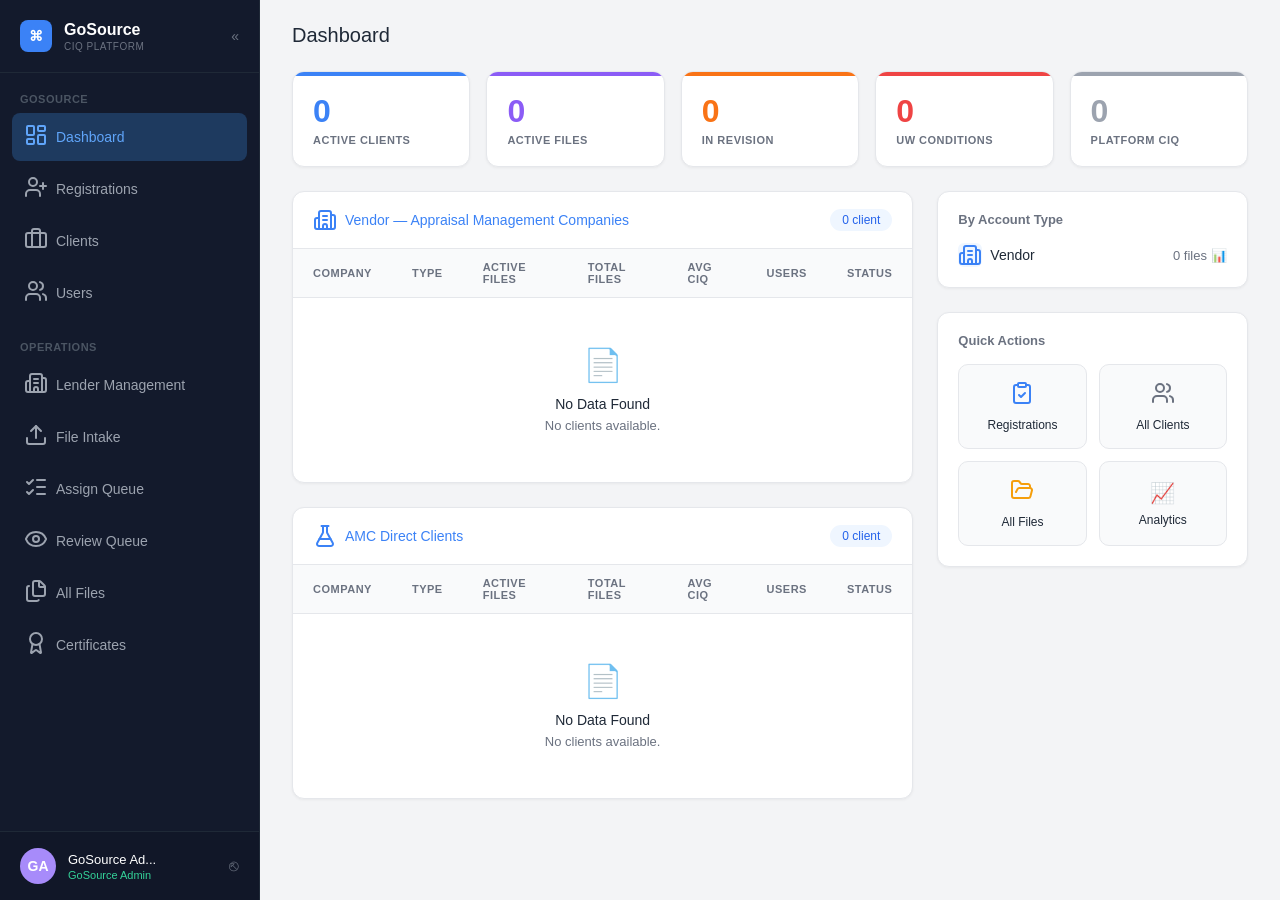
==== dashboard.html @ 35caac93 "save" ====
<!DOCTYPE html>
<html lang="en">
<head>
    <meta charset="UTF-8">
    <meta name="viewport" content="width=device-width, initial-scale=1.0">
    <title>GoSource CIQ - Dashboard</title>
    <style>
        :root {
            /* Color Palette */
            --bg-sidebar: #131a2c;
            --bg-main: #f3f4f6;
            --card-bg: #ffffff;
            --text-main: #1f2937;
            --text-muted: #6b7280;
            --text-sidebar: #9ca3af;
            --sidebar-active: #1e293b;
            --accent-blue: #3b82f6;
            --accent-purple: #8b5cf6;
            --accent-orange: #f97316;
            --accent-red: #ef4444;
            --accent-gray: #9ca3af;
            --border-color: #e5e7eb;
            --border-sidebar: #1f2937;
        }

        * {
            box-sizing: border-box;
            margin: 0;
            padding: 0;
            font-family: -apple-system, BlinkMacSystemFont, "Segoe UI", Roboto, Helvetica, Arial, sans-serif;
        }

        body {
            display: flex;
            height: 100vh;
            background-color: var(--bg-main);
            overflow: hidden;
            color: var(--text-main);
        }

        /* ----- SIDEBAR ----- */
        .sidebar {
            width: 260px;
            background-color: var(--bg-sidebar);
            display: flex;
            flex-direction: column;
            color: var(--text-sidebar);
            border-right: 1px solid var(--border-sidebar);
            z-index: 10;
        }

        .sidebar-header {
            padding: 20px;
            display: flex;
            align-items: center;
            justify-content: space-between;
            border-bottom: 1px solid var(--border-sidebar);
        }

        .logo-container {
            display: flex;
            align-items: center;
            gap: 12px;
        }

        .logo-icon {
            width: 32px;
            height: 32px;
            background-color: var(--accent-blue);
            border-radius: 8px;
            display: flex;
            align-items: center;
            justify-content: center;
            color: white;
            font-weight: bold;
            font-size: 14px;
        }

        .logo-text h2 {
            color: white;
            font-size: 16px;
            font-weight: 600;
            margin-bottom: 2px;
        }

        .logo-text p {
            font-size: 10px;
            letter-spacing: 0.5px;
            color: #6b7280;
            text-transform: uppercase;
        }

        .collapse-icon {
            cursor: pointer;
            font-size: 14px;
            color: #6b7280;
        }

        .nav-section {
            padding: 20px 20px 8px 20px;
            font-size: 11px;
            font-weight: 600;
            text-transform: uppercase;
            letter-spacing: 0.5px;
            color: #4b5563;
        }

        .nav-list {
            list-style: none;
            padding: 0 12px;
        }

        .nav-item {
            display: flex;
            align-items: center;
            gap: 12px;
            padding: 10px 12px;
            margin-bottom: 4px;
            border-radius: 8px;
            cursor: pointer;
            font-size: 14px;
            transition: background 0.2s, color 0.2s;
            text-decoration: none;
            color: var(--text-sidebar);
        }

        .nav-item:hover {
            background-color: rgba(255, 255, 255, 0.05);
            color: white;
        }

        .nav-item.active {
            background-color: #1e3a5f; /* Darker blue active tint */
            color: #60a5fa;
            font-weight: 500;
        }
        
        .nav-item i {
            font-style: normal;
            font-size: 16px;
            width: 20px;
            text-align: center;
        }

        .user-profile {
            margin-top: auto;
            padding: 16px 20px;
            display: flex;
            align-items: center;
            gap: 12px;
            border-top: 1px solid var(--border-sidebar);
            cursor: pointer;
            background-color: rgba(0,0,0,0.1);
        }

        .avatar {
            width: 36px;
            height: 36px;
            background-color: #a78bfa;
            color: white;
            border-radius: 50%;
            display: flex;
            align-items: center;
            justify-content: center;
            font-weight: 600;
            font-size: 14px;
        }

        .user-info {
            flex: 1;
        }

        .user-name {
            color: white;
            font-size: 13px;
            font-weight: 500;
            display: block;
        }

        .user-role {
            color: #34d399; /* Emerald */
            font-size: 11px;
            display: block;
            margin-top: 2px;
        }

        .logout-icon {
            color: #6b7280;
            font-size: 16px;
        }

        /* ----- MAIN CONTENT ----- */
        .main-content {
            flex: 1;
            padding: 24px 32px;
            overflow-y: auto;
        }

        .page-title {
            font-size: 20px;
            font-weight: 500;
            margin-bottom: 24px;
            color: var(--text-main);
        }

        /* Top Stats Row */
        .stats-row {
            display: grid;
            grid-template-columns: repeat(5, 1fr);
            gap: 16px;
            margin-bottom: 24px;
        }

        .stat-card {
            background: var(--card-bg);
            border-radius: 12px;
            padding: 20px;
            border: 1px solid var(--border-color);
            box-shadow: 0 1px 3px rgba(0,0,0,0.05);
            position: relative;
            overflow: hidden;
        }

        .stat-card::before {
            content: '';
            position: absolute;
            top: 0;
            left: 0;
            right: 0;
            height: 4px;
        }

        .stat-card.blue::before { background-color: var(--accent-blue); }
        .stat-card.blue .stat-value { color: var(--accent-blue); }

        .stat-card.purple::before { background-color: var(--accent-purple); }
        .stat-card.purple .stat-value { color: var(--accent-purple); }

        .stat-card.orange::before { background-color: var(--accent-orange); }
        .stat-card.orange .stat-value { color: var(--accent-orange); }

        .stat-card.red::before { background-color: var(--accent-red); }
        .stat-card.red .stat-value { color: var(--accent-red); }

        .stat-card.gray::before { background-color: var(--accent-gray); }
        .stat-card.gray .stat-value { color: var(--accent-gray); }

        .stat-value {
            font-size: 32px;
            font-weight: 600;
            line-height: 1.2;
            margin-bottom: 4px;
        }

        .stat-label {
            font-size: 11px;
            font-weight: 600;
            color: var(--text-muted);
            text-transform: uppercase;
            letter-spacing: 0.5px;
        }

        /* Main Grid Layout (Tables + Side Widgets) */
        .dashboard-layout {
            display: grid;
            grid-template-columns: 2fr 1fr;
            gap: 24px;
        }

        /* Tables */
        .table-card {
            background: var(--card-bg);
            border-radius: 12px;
            border: 1px solid var(--border-color);
            box-shadow: 0 1px 3px rgba(0,0,0,0.05);
            margin-bottom: 24px;
            overflow: hidden;
        }

        .table-header {
            padding: 16px 20px;
            border-bottom: 1px solid var(--border-color);
            display: flex;
            justify-content: space-between;
            align-items: center;
        }

        .table-title {
            font-size: 14px;
            font-weight: 500;
            color: var(--accent-blue);
            display: flex;
            align-items: center;
            gap: 8px;
        }

        .badge {
            background: #eff6ff; /* Light blue bg */
            color: #2563eb;
            padding: 4px 12px;
            border-radius: 99px;
            font-size: 12px;
            font-weight: 500;
        }

        table {
            width: 100%;
            border-collapse: collapse;
        }

        th {
            text-align: left;
            padding: 12px 20px;
            font-size: 11px;
            font-weight: 600;
            color: var(--text-muted);
            text-transform: uppercase;
            letter-spacing: 0.5px;
            border-bottom: 1px solid var(--border-color);
            background-color: #f9fafb;
        }

        .empty-state {
            padding: 48px 20px;
            text-align: center;
            color: var(--text-muted);
        }

        .empty-state-icon {
            font-size: 32px;
            color: #d1d5db;
            margin-bottom: 12px;
        }

        .empty-state p {
            font-size: 14px;
            font-weight: 500;
            color: var(--text-main);
            margin-bottom: 4px;
        }

        .empty-state span {
            font-size: 13px;
        }

        /* Side Widgets */
        .widget-card {
            background: var(--card-bg);
            border-radius: 12px;
            border: 1px solid var(--border-color);
            box-shadow: 0 1px 3px rgba(0,0,0,0.05);
            padding: 20px;
            margin-bottom: 24px;
        }

        .widget-title {
            font-size: 13px;
            font-weight: 600;
            color: var(--text-muted);
            margin-bottom: 16px;
        }

        .account-type-item {
            display: flex;
            align-items: center;
            justify-content: space-between;
            font-size: 14px;
        }

        .account-type-left {
            display: flex;
            align-items: center;
            gap: 8px;
            color: var(--text-main);
        }

        .account-type-icon {
            width: 24px;
            height: 24px;
            background: #eff6ff;
            color: #3b82f6;
            border-radius: 6px;
            display: flex;
            align-items: center;
            justify-content: center;
            font-size: 12px;
        }

        .account-type-right {
            color: var(--text-muted);
            font-size: 13px;
            display: flex;
            align-items: center;
            gap: 4px;
        }

        /* Quick Actions Grid */
        .quick-actions-grid {
            display: grid;
            grid-template-columns: 1fr 1fr;
            gap: 12px;
        }

        .action-btn {
            background: #f9fafb;
            border: 1px solid var(--border-color);
            border-radius: 10px;
            padding: 16px 12px;
            display: flex;
            flex-direction: column;
            align-items: center;
            justify-content: center;
            gap: 8px;
            cursor: pointer;
            transition: border-color 0.2s, background-color 0.2s;
        }

        .action-btn:hover {
            border-color: #d1d5db;
            background: #f3f4f6;
        }

        .action-icon {
            font-size: 20px;
        }

        .action-label {
            font-size: 12px;
            font-weight: 500;
            color: var(--text-main);
            text-align: center;
        }

        /* Utility Icons (Using Unicode for simplicity in standalone file) */
        .i-blue { color: #3b82f6; }
        .i-gray { color: #6b7280; }
        .i-orange { color: #f59e0b; }
        .i-purple { color: #8b5cf6; }
    </style>
</head>
<body>

    <!-- Sidebar -->
    <aside class="sidebar">
        <div class="sidebar-header">
            <div class="logo-container">
                <div class="logo-icon">⌘</div>
                <div class="logo-text">
                    <h2>GoSource</h2>
                    <p>CIQ Platform</p>
                </div>
            </div>
            <div class="collapse-icon">«</div>
        </div>

        <div class="nav-section">GOSOURCE</div>
        <ul class="nav-list">
            <a href="#" class="nav-item active">
                <i><svg xmlns="http://www.w3.org/2000/svg" width="24" height="24" viewBox="0 0 24 24" fill="none" stroke="currentColor" stroke-width="2" stroke-linecap="round" stroke-linejoin="round" class="lucide lucide-layout-dashboard-icon lucide-layout-dashboard"><rect width="7" height="9" x="3" y="3" rx="1"/><rect width="7" height="5" x="14" y="3" rx="1"/><rect width="7" height="9" x="14" y="12" rx="1"/><rect width="7" height="5" x="3" y="16" rx="1"/></svg>
                </i> Dashboard
            </a>
            <a href="#" class="nav-item">
                <i><svg xmlns="http://www.w3.org/2000/svg" width="24" height="24" viewBox="0 0 24 24" fill="none" stroke="currentColor" stroke-width="2" stroke-linecap="round" stroke-linejoin="round" class="lucide lucide-user-plus-icon lucide-user-plus"><path d="M16 21v-2a4 4 0 0 0-4-4H6a4 4 0 0 0-4 4v2"/><circle cx="9" cy="7" r="4"/><line x1="19" x2="19" y1="8" y2="14"/><line x1="22" x2="16" y1="11" y2="11"/></svg>
                </i> Registrations
            </a>
            <a href="#" class="nav-item">
                <i><svg xmlns="http://www.w3.org/2000/svg" width="24" height="24" viewBox="0 0 24 24" fill="none" stroke="currentColor" stroke-width="2" stroke-linecap="round" stroke-linejoin="round" class="lucide lucide-briefcase-icon lucide-briefcase"><path d="M16 20V4a2 2 0 0 0-2-2h-4a2 2 0 0 0-2 2v16"/><rect width="20" height="14" x="2" y="6" rx="2"/></svg></i> Clients
            </a>
            <a href="#" class="nav-item">
                <i><svg xmlns="http://www.w3.org/2000/svg" width="24" height="24" viewBox="0 0 24 24" fill="none" stroke="currentColor" stroke-width="2" stroke-linecap="round" stroke-linejoin="round" class="lucide lucide-users-icon lucide-users"><path d="M16 21v-2a4 4 0 0 0-4-4H6a4 4 0 0 0-4 4v2"/><path d="M16 3.128a4 4 0 0 1 0 7.744"/><path d="M22 21v-2a4 4 0 0 0-3-3.87"/><circle cx="9" cy="7" r="4"/></svg>
                </i> Users
            </a>
        </ul>

        <div class="nav-section">OPERATIONS</div>
        <ul class="nav-list">
            <a href="#" class="nav-item">
                <i><svg xmlns="http://www.w3.org/2000/svg" width="24" height="24" viewBox="0 0 24 24" fill="none" stroke="currentColor" stroke-width="2" stroke-linecap="round" stroke-linejoin="round" class="lucide lucide-building2-icon lucide-building-2"><path d="M10 12h4"/><path d="M10 8h4"/><path d="M14 21v-3a2 2 0 0 0-4 0v3"/><path d="M6 10H4a2 2 0 0 0-2 2v7a2 2 0 0 0 2 2h16a2 2 0 0 0 2-2V9a2 2 0 0 0-2-2h-2"/><path d="M6 21V5a2 2 0 0 1 2-2h8a2 2 0 0 1 2 2v16"/></svg>
                </i> Lender Management
            </a>
            <a href="#" class="nav-item">
                <i><svg xmlns="http://www.w3.org/2000/svg" width="24" height="24" viewBox="0 0 24 24" fill="none" stroke="currentColor" stroke-width="2" stroke-linecap="round" stroke-linejoin="round" class="lucide lucide-upload-icon lucide-upload"><path d="M12 3v12"/><path d="m17 8-5-5-5 5"/><path d="M21 15v4a2 2 0 0 1-2 2H5a2 2 0 0 1-2-2v-4"/></svg>
                </i> File Intake
            </a>
            <a href="#" class="nav-item">
                <i><svg xmlns="http://www.w3.org/2000/svg" width="24" height="24" viewBox="0 0 24 24" fill="none" stroke="currentColor" stroke-width="2" stroke-linecap="round" stroke-linejoin="round" class="lucide lucide-list-checks-icon lucide-list-checks"><path d="M13 5h8"/><path d="M13 12h8"/><path d="M13 19h8"/><path d="m3 17 2 2 4-4"/><path d="m3 7 2 2 4-4"/></svg>
                </i> Assign Queue
            </a>
            <a href="#" class="nav-item">
                <i><svg xmlns="http://www.w3.org/2000/svg" width="24" height="24" viewBox="0 0 24 24" fill="none" stroke="currentColor" stroke-width="2" stroke-linecap="round" stroke-linejoin="round" class="lucide lucide-eye-icon lucide-eye"><path d="M2.062 12.348a1 1 0 0 1 0-.696 10.75 10.75 0 0 1 19.876 0 1 1 0 0 1 0 .696 10.75 10.75 0 0 1-19.876 0"/><circle cx="12" cy="12" r="3"/></svg>
                </i> Review Queue
            </a>
            <a href="#" class="nav-item">
                <i><svg xmlns="http://www.w3.org/2000/svg" width="24" height="24" viewBox="0 0 24 24" fill="none" stroke="currentColor" stroke-width="2" stroke-linecap="round" stroke-linejoin="round" class="lucide lucide-files-icon lucide-files"><path d="M15 2h-4a2 2 0 0 0-2 2v11a2 2 0 0 0 2 2h8a2 2 0 0 0 2-2V8"/><path d="M16.706 2.706A2.4 2.4 0 0 0 15 2v5a1 1 0 0 0 1 1h5a2.4 2.4 0 0 0-.706-1.706z"/><path d="M5 7a2 2 0 0 0-2 2v11a2 2 0 0 0 2 2h8a2 2 0 0 0 1.732-1"/></svg>
                </i> All Files
            </a>
            <a href="#" class="nav-item">
                <i><svg xmlns="http://www.w3.org/2000/svg" width="24" height="24" viewBox="0 0 24 24" fill="none" stroke="currentColor" stroke-width="2" stroke-linecap="round" stroke-linejoin="round" class="lucide lucide-award-icon lucide-award"><path d="m15.477 12.89 1.515 8.526a.5.5 0 0 1-.81.47l-3.58-2.687a1 1 0 0 0-1.197 0l-3.586 2.686a.5.5 0 0 1-.81-.469l1.514-8.526"/><circle cx="12" cy="8" r="6"/></svg>
                </i> Certificates
            </a>
        </ul>

        <!-- Bottom User Profile -->
        <div class="user-profile">
            <div class="avatar">GA</div>
            <div class="user-info">
                <span class="user-name">GoSource Ad...</span>
                <span class="user-role">GoSource Admin</span>
            </div>
            <div class="logout-icon">⎋</div>
        </div>
    </aside>

    <!-- Main Dashboard Content -->
    <main class="main-content">
        <h1 class="page-title">Dashboard</h1>

        <!-- Stats Row -->
        <div class="stats-row">
            <div class="stat-card blue">
                <div class="stat-value">0</div>
                <div class="stat-label">Active Clients</div>
            </div>
            <div class="stat-card purple">
                <div class="stat-value">0</div>
                <div class="stat-label">Active Files</div>
            </div>
            <div class="stat-card orange">
                <div class="stat-value">0</div>
                <div class="stat-label">In Revision</div>
            </div>
            <div class="stat-card red">
                <div class="stat-value">0</div>
                <div class="stat-label">UW Conditions</div>
            </div>
            <div class="stat-card gray">
                <div class="stat-value">0</div>
                <div class="stat-label">Platform CIQ</div>
            </div>
        </div>

        <!-- 2-Column Grid -->
        <div class="dashboard-layout">
            
            <!-- Left Column: Tables -->
            <div class="left-col">
                
                <!-- Vendor Table -->
                <div class="table-card">
                    <div class="table-header">
                        <div class="table-title">
                            <svg xmlns="http://www.w3.org/2000/svg" width="24" height="24" viewBox="0 0 24 24" fill="none" stroke="currentColor" stroke-width="2" stroke-linecap="round" stroke-linejoin="round" class="lucide lucide-building2-icon lucide-building-2"><path d="M10 12h4"/><path d="M10 8h4"/><path d="M14 21v-3a2 2 0 0 0-4 0v3"/><path d="M6 10H4a2 2 0 0 0-2 2v7a2 2 0 0 0 2 2h16a2 2 0 0 0 2-2V9a2 2 0 0 0-2-2h-2"/><path d="M6 21V5a2 2 0 0 1 2-2h8a2 2 0 0 1 2 2v16"/></svg>
                             Vendor — Appraisal Management Companies
                        </div>
                        <div class="badge">0 client</div>
                    </div>
                    <table>
                        <thead>
                            <tr>
                                <th>Company</th>
                                <th>Type</th>
                                <th>Active Files</th>
                                <th>Total Files</th>
                                <th>Avg CIQ</th>
                                <th>Users</th>
                                <th>Status</th>
                            </tr>
                        </thead>
                        <tbody>
                            <tr>
                                <td colspan="7">
                                    <div class="empty-state">
                                        <div class="empty-state-icon">📄</div>
                                        <p>No Data Found</p>
                                        <span>No clients available.</span>
                                    </div>
                                </td>
                            </tr>
                        </tbody>
                    </table>
                </div>

                <!-- AMC Direct Clients Table -->
                <div class="table-card">
                    <div class="table-header">
                        <div class="table-title">
                            <svg xmlns="http://www.w3.org/2000/svg" width="24" height="24" viewBox="0 0 24 24" fill="none" stroke="currentColor" stroke-width="2" stroke-linecap="round" stroke-linejoin="round" class="lucide lucide-flask-conical-icon lucide-flask-conical"><path d="M14 2v6a2 2 0 0 0 .245.96l5.51 10.08A2 2 0 0 1 18 22H6a2 2 0 0 1-1.755-2.96l5.51-10.08A2 2 0 0 0 10 8V2"/><path d="M6.453 15h11.094"/><path d="M8.5 2h7"/></svg>
                             AMC Direct Clients
                        </div>
                        <div class="badge">0 client</div>
                    </div>
                    <table>
                        <thead>
                            <tr>
                                <th>Company</th>
                                <th>Type</th>
                                <th>Active Files</th>
                                <th>Total Files</th>
                                <th>Avg CIQ</th>
                                <th>Users</th>
                                <th>Status</th>
                            </tr>
                        </thead>
                        <tbody>
                            <tr>
                                <td colspan="7">
                                    <div class="empty-state">
                                        <div class="empty-state-icon">📄</div>
                                        <p>No Data Found</p>
                                        <span>No clients available.</span>
                                    </div>
                                </td>
                            </tr>
                        </tbody>
                    </table>
                </div>

            </div>

            <!-- Right Column: Widgets -->
            <div class="right-col">
                
                <!-- By Account Type -->
                <div class="widget-card">
                    <div class="widget-title">By Account Type</div>
                    <div class="account-type-item">
                        <div class="account-type-left">
                            <div class="account-type-icon"><svg xmlns="http://www.w3.org/2000/svg" width="24" height="24" viewBox="0 0 24 24" fill="none" stroke="currentColor" stroke-width="2" stroke-linecap="round" stroke-linejoin="round" class="lucide lucide-building2-icon lucide-building-2"><path d="M10 12h4"/><path d="M10 8h4"/><path d="M14 21v-3a2 2 0 0 0-4 0v3"/><path d="M6 10H4a2 2 0 0 0-2 2v7a2 2 0 0 0 2 2h16a2 2 0 0 0 2-2V9a2 2 0 0 0-2-2h-2"/><path d="M6 21V5a2 2 0 0 1 2-2h8a2 2 0 0 1 2 2v16"/></svg>
                            </div>
                            Vendor
                        </div>
                        <div class="account-type-right">
                            0 files <span>📊</span>
                        </div>
                    </div>
                </div>

                <!-- Quick Actions -->
                <div class="widget-card">
                    <div class="widget-title">Quick Actions</div>
                    <div class="quick-actions-grid">
                        <div class="action-btn">
                            <div class="action-icon i-blue"><svg xmlns="http://www.w3.org/2000/svg" width="24" height="24" viewBox="0 0 24 24" fill="none" stroke="currentColor" stroke-width="2" stroke-linecap="round" stroke-linejoin="round" class="lucide lucide-clipboard-check-icon lucide-clipboard-check"><rect width="8" height="4" x="8" y="2" rx="1" ry="1"/><path d="M16 4h2a2 2 0 0 1 2 2v14a2 2 0 0 1-2 2H6a2 2 0 0 1-2-2V6a2 2 0 0 1 2-2h2"/><path d="m9 14 2 2 4-4"/></svg>
                            </div>
                            <div class="action-label">Registrations</div>
                        </div>
                        <div class="action-btn">
                            <div class="action-icon i-gray"><svg xmlns="http://www.w3.org/2000/svg" width="24" height="24" viewBox="0 0 24 24" fill="none" stroke="currentColor" stroke-width="2" stroke-linecap="round" stroke-linejoin="round" class="lucide lucide-users-icon lucide-users"><path d="M16 21v-2a4 4 0 0 0-4-4H6a4 4 0 0 0-4 4v2"/><path d="M16 3.128a4 4 0 0 1 0 7.744"/><path d="M22 21v-2a4 4 0 0 0-3-3.87"/><circle cx="9" cy="7" r="4"/></svg>
                            </div>
                            <div class="action-label">All Clients</div>
                        </div>
                        <div class="action-btn">
                            <div class="action-icon i-orange"><svg xmlns="http://www.w3.org/2000/svg" width="24" height="24" viewBox="0 0 24 24" fill="none" stroke="currentColor" stroke-width="2" stroke-linecap="round" stroke-linejoin="round" class="lucide lucide-folder-open-icon lucide-folder-open"><path d="m6 14 1.5-2.9A2 2 0 0 1 9.24 10H20a2 2 0 0 1 1.94 2.5l-1.54 6a2 2 0 0 1-1.95 1.5H4a2 2 0 0 1-2-2V5a2 2 0 0 1 2-2h3.9a2 2 0 0 1 1.69.9l.81 1.2a2 2 0 0 0 1.67.9H18a2 2 0 0 1 2 2v2"/></svg>
                            </div>
                            <div class="action-label">All Files</div>
                        </div>
                        <div class="action-btn">
                            <div class="action-icon i-purple">📈</div>
                            <div class="action-label">Analytics</div>
                        </div>
                    </div>
                </div>

            </div>
        </div>

    </main>

</body>
</html>
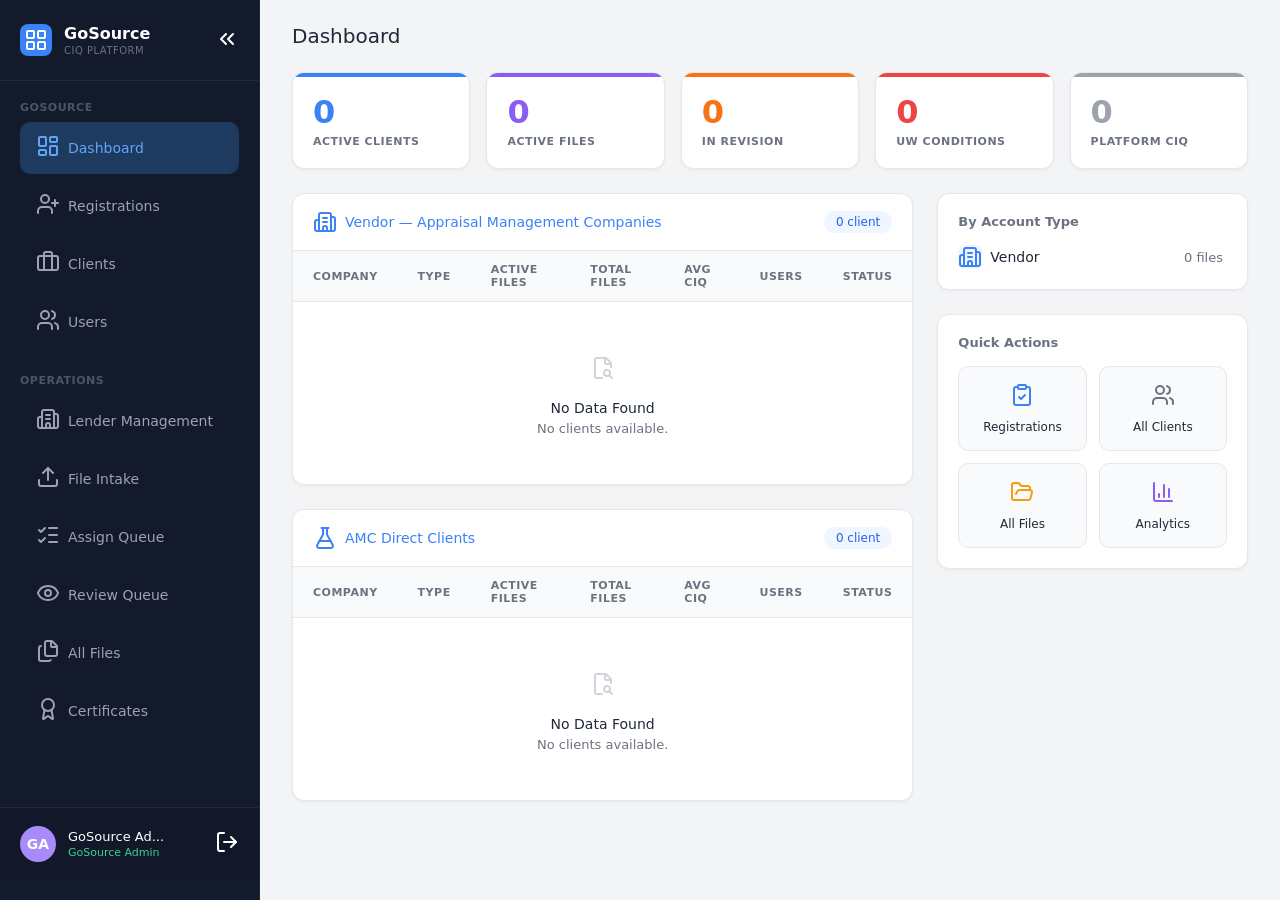
==== commit 32cf2d04: "save and exit" ====
--- a/dashboard.html
+++ b/dashboard.html
@@ -27,12 +27,14 @@
             box-sizing: border-box;
             margin: 0;
             padding: 0;
-            font-family: -apple-system, BlinkMacSystemFont, "Segoe UI", Roboto, Helvetica, Arial, sans-serif;
+            font-family: ui-sans-serif, system-ui, sans-serif, "Apple Color Emoji";
         }
 
         body {
             display: flex;
             height: 100vh;
+            min-height: 0;
+            font-size: 14px;
             background-color: var(--bg-main);
             overflow: hidden;
             color: var(--text-main);
@@ -47,10 +49,14 @@
             color: var(--text-sidebar);
             border-right: 1px solid var(--border-sidebar);
             z-index: 10;
+            min-height: 0;
+            height: 100vh;
+            overflow-y: auto;
+            padding: 24px 0 20px;
         }
 
         .sidebar-header {
-            padding: 20px;
+            padding: 0 20px 24px;
             display: flex;
             align-items: center;
             justify-content: space-between;
@@ -107,16 +113,16 @@
 
         .nav-list {
             list-style: none;
-            padding: 0 12px;
+            padding: 0 20px;
         }
 
         .nav-item {
             display: flex;
             align-items: center;
             gap: 12px;
-            padding: 10px 12px;
-            margin-bottom: 4px;
-            border-radius: 8px;
+            padding: 12px 16px;
+            margin-bottom: 6px;
+            border-radius: 10px;
             cursor: pointer;
             font-size: 14px;
             transition: background 0.2s, color 0.2s;
@@ -144,13 +150,13 @@
 
         .user-profile {
             margin-top: auto;
-            padding: 16px 20px;
+            padding: 18px 20px;
             display: flex;
             align-items: center;
             gap: 12px;
             border-top: 1px solid var(--border-sidebar);
             cursor: pointer;
-            background-color: rgba(0,0,0,0.1);
+            background-color: rgba(0,0,0,0.08);
         }
 
         .avatar {
@@ -444,13 +450,15 @@
     <aside class="sidebar">
         <div class="sidebar-header">
             <div class="logo-container">
-                <div class="logo-icon">⌘</div>
+                <div class="logo-icon"><svg xmlns="http://www.w3.org/2000/svg" width="24" height="24" viewBox="0 0 24 24" fill="none" stroke="#ffffff" stroke-width="2" stroke-linecap="round" stroke-linejoin="round" class="lucide lucide-layout-grid-icon lucide-layout-grid"><rect width="7" height="7" x="3" y="3" rx="1"/><rect width="7" height="7" x="14" y="3" rx="1"/><rect width="7" height="7" x="14" y="14" rx="1"/><rect width="7" height="7" x="3" y="14" rx="1"/></svg>
+                </div>
                 <div class="logo-text">
                     <h2>GoSource</h2>
                     <p>CIQ Platform</p>
                 </div>
             </div>
-            <div class="collapse-icon">«</div>
+            <div class="collapse-icon"><svg xmlns="http://www.w3.org/2000/svg" width="24" height="24" viewBox="0 0 24 24" fill="none" stroke="#ffffff" stroke-width="2" stroke-linecap="round" stroke-linejoin="round" class="lucide lucide-chevrons-left-icon lucide-chevrons-left"><path d="m11 17-5-5 5-5"/><path d="m18 17-5-5 5-5"/></svg>
+            </div>
         </div>
 
         <div class="nav-section">GOSOURCE</div>
@@ -507,9 +515,11 @@
                 <span class="user-name">GoSource Ad...</span>
                 <span class="user-role">GoSource Admin</span>
             </div>
-            <div class="logout-icon">⎋</div>
+            <div class="logout-icon"><svg xmlns="http://www.w3.org/2000/svg" width="24" height="24" viewBox="0 0 24 24" fill="none" stroke="#ffffff" stroke-width="2" stroke-linecap="round" stroke-linejoin="round" class="lucide lucide-log-out-icon lucide-log-out"><path d="m16 17 5-5-5-5"/><path d="M21 12H9"/><path d="M9 21H5a2 2 0 0 1-2-2V5a2 2 0 0 1 2-2h4"/></svg>
+            </div>
         </div>
     </aside>
+    
 
     <!-- Main Dashboard Content -->
     <main class="main-content">
@@ -570,7 +580,8 @@
                             <tr>
                                 <td colspan="7">
                                     <div class="empty-state">
-                                        <div class="empty-state-icon">📄</div>
+                                        <div class="empty-state-icon"><svg xmlns="http://www.w3.org/2000/svg" width="24" height="24" viewBox="0 0 24 24" fill="none" stroke="currentColor" stroke-width="2" stroke-linecap="round" stroke-linejoin="round" class="lucide lucide-file-search-corner-icon lucide-file-search-corner"><path d="M11.1 22H6a2 2 0 0 1-2-2V4a2 2 0 0 1 2-2h8a2.4 2.4 0 0 1 1.706.706l3.589 3.588A2.4 2.4 0 0 1 20 8v3.25"/><path d="M14 2v5a1 1 0 0 0 1 1h5"/><path d="m21 22-2.88-2.88"/><circle cx="16" cy="17" r="3"/></svg>
+                                        </div>
                                         <p>No Data Found</p>
                                         <span>No clients available.</span>
                                     </div>
@@ -605,7 +616,8 @@
                             <tr>
                                 <td colspan="7">
                                     <div class="empty-state">
-                                        <div class="empty-state-icon">📄</div>
+                                        <div class="empty-state-icon"><svg xmlns="http://www.w3.org/2000/svg" width="24" height="24" viewBox="0 0 24 24" fill="none" stroke="currentColor" stroke-width="2" stroke-linecap="round" stroke-linejoin="round" class="lucide lucide-file-search-corner-icon lucide-file-search-corner"><path d="M11.1 22H6a2 2 0 0 1-2-2V4a2 2 0 0 1 2-2h8a2.4 2.4 0 0 1 1.706.706l3.589 3.588A2.4 2.4 0 0 1 20 8v3.25"/><path d="M14 2v5a1 1 0 0 0 1 1h5"/><path d="m21 22-2.88-2.88"/><circle cx="16" cy="17" r="3"/></svg>
+                                        </div>
                                         <p>No Data Found</p>
                                         <span>No clients available.</span>
                                     </div>
@@ -630,7 +642,7 @@
                             Vendor
                         </div>
                         <div class="account-type-right">
-                            0 files <span>📊</span>
+                            0 files <span></span>
                         </div>
                     </div>
                 </div>
@@ -655,7 +667,8 @@
                             <div class="action-label">All Files</div>
                         </div>
                         <div class="action-btn">
-                            <div class="action-icon i-purple">📈</div>
+                            <div class="action-icon i-purple"><svg xmlns="http://www.w3.org/2000/svg" width="24" height="24" viewBox="0 0 24 24" fill="none" stroke="currentColor" stroke-width="2" stroke-linecap="round" stroke-linejoin="round" class="lucide lucide-chart-column-icon lucide-chart-column"><path d="M3 3v16a2 2 0 0 0 2 2h16"/><path d="M18 17V9"/><path d="M13 17V5"/><path d="M8 17v-3"/></svg>
+                            </div>
                             <div class="action-label">Analytics</div>
                         </div>
                     </div>
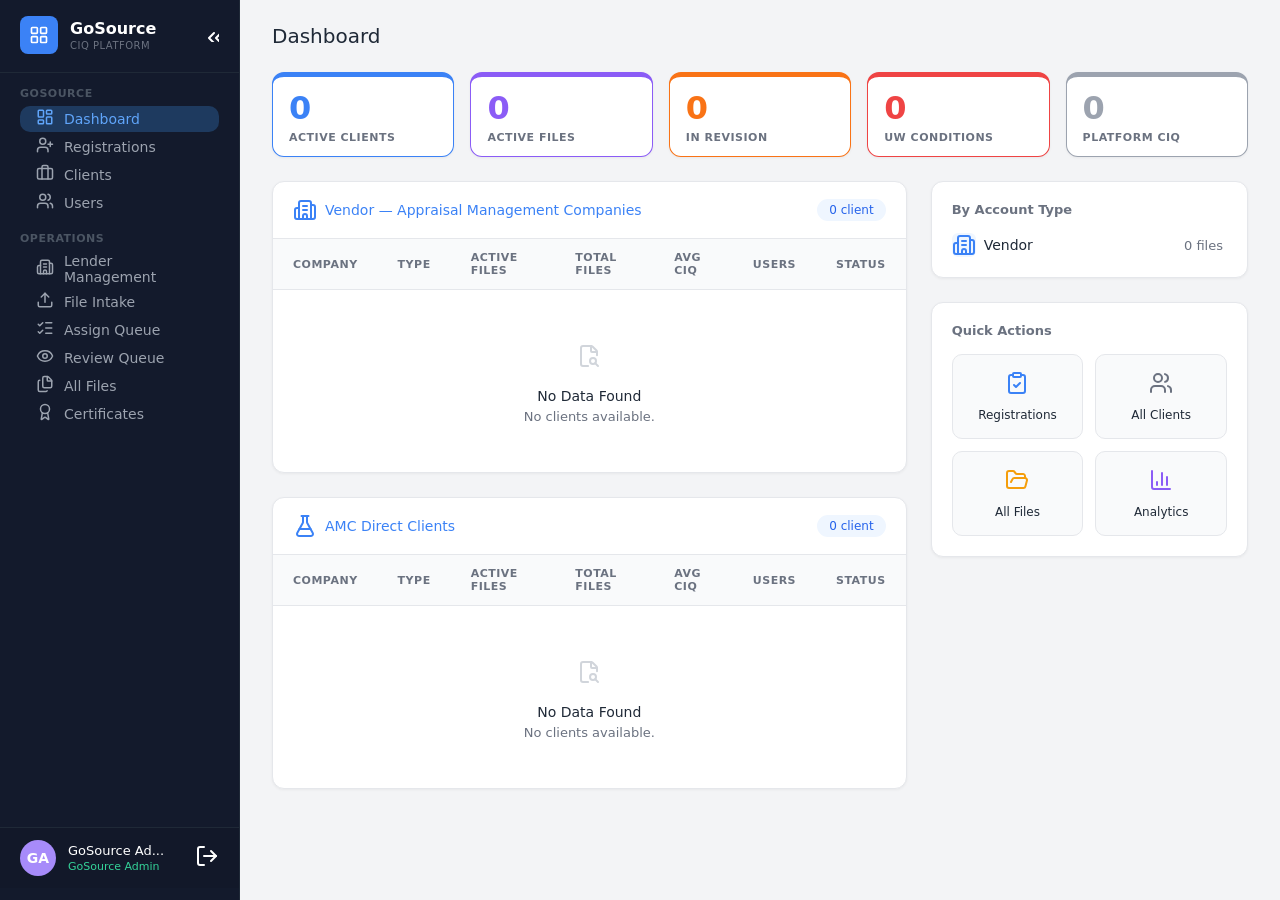
==== commit 040ff693: "save and exit" ====
--- a/dashboard.html
+++ b/dashboard.html
@@ -43,6 +43,9 @@
         /* ----- SIDEBAR ----- */
         .sidebar {
             width: 260px;
+    
+            min-width: 260px;
+            flex: 0 0 260px;
             background-color: var(--bg-sidebar);
             display: flex;
             flex-direction: column;
@@ -54,9 +57,23 @@
             overflow-y: auto;
             padding: 24px 0 20px;
         }
+        .sidebar {
+    width: 240px;
+    min-width: 240px;
+    flex: 0 0 240px;
+    background-color: var(--bg-sidebar);
+    display: flex;
+    flex-direction: column;
+    color: var(--text-sidebar);
+    border-right: 1px solid var(--border-sidebar);
+    z-index: 10;
+    height: 100vh;
+    overflow: hidden;
+    padding: 16px 0 12px;
+}
 
         .sidebar-header {
-            padding: 0 20px 24px;
+            padding: 0 20px 18px;
             display: flex;
             align-items: center;
             justify-content: space-between;
@@ -70,8 +87,8 @@
         }
 
         .logo-icon {
-            width: 32px;
-            height: 32px;
+            width: 38px;
+            height: 38px;
             background-color: var(--accent-blue);
             border-radius: 8px;
             display: flex;
@@ -80,6 +97,10 @@
             color: white;
             font-weight: bold;
             font-size: 14px;
+        }
+        .logo-icon svg {
+            width: 20px;
+            height: 20px;
         }
 
         .logo-text h2 {
@@ -103,7 +124,7 @@
         }
 
         .nav-section {
-            padding: 20px 20px 8px 20px;
+            padding: 14px 20px 6px 20px;
             font-size: 11px;
             font-weight: 600;
             text-transform: uppercase;
@@ -129,6 +150,16 @@
             text-decoration: none;
             color: var(--text-sidebar);
         }
+        .nav-item {
+    display: flex;
+    align-items: center;
+    gap: 12px;
+    padding: 2px 16px;
+    margin-bottom: 2px;
+    border-radius: 10px;
+    cursor: pointer;
+    font-size: 14px;
+        }
 
         .nav-item:hover {
             background-color: rgba(255, 255, 255, 0.05);
@@ -144,13 +175,18 @@
         .nav-item i {
             font-style: normal;
             font-size: 16px;
-            width: 20px;
+            width: 16px;
             text-align: center;
+        }
+
+        .nav-item i svg {
+            width: 18px;
+            height: 18px;
         }
 
         .user-profile {
             margin-top: auto;
-            padding: 18px 20px;
+            padding: 12px 20px;
             display: flex;
             align-items: center;
             gap: 12px;
@@ -158,7 +194,7 @@
             cursor: pointer;
             background-color: rgba(0,0,0,0.08);
         }
-
+        
         .avatar {
             width: 36px;
             height: 36px;
@@ -197,10 +233,14 @@
 
         /* ----- MAIN CONTENT ----- */
         .main-content {
-            flex: 1;
-            padding: 24px 32px;
-            overflow-y: auto;
-        }
+        flex: 1 1 auto;
+        min-width: 0;
+        padding: 24px 32px;
+        overflow-y: auto;
+        overflow-x: hidden;
+        }
+        
+        
 
         .page-title {
             font-size: 20px;
@@ -220,37 +260,34 @@
         .stat-card {
             background: var(--card-bg);
             border-radius: 12px;
-            padding: 20px;
+            padding: 12px 16px;
+    
             border: 1px solid var(--border-color);
+            border-top-width: 5px;
             box-shadow: 0 1px 3px rgba(0,0,0,0.05);
             position: relative;
             overflow: hidden;
         }
-
-        .stat-card::before {
-            content: '';
-            position: absolute;
-            top: 0;
-            left: 0;
-            right: 0;
-            height: 4px;
-        }
-
-        .stat-card.blue::before { background-color: var(--accent-blue); }
-        .stat-card.blue .stat-value { color: var(--accent-blue); }
-
-        .stat-card.purple::before { background-color: var(--accent-purple); }
-        .stat-card.purple .stat-value { color: var(--accent-purple); }
-
-        .stat-card.orange::before { background-color: var(--accent-orange); }
-        .stat-card.orange .stat-value { color: var(--accent-orange); }
-
-        .stat-card.red::before { background-color: var(--accent-red); }
-        .stat-card.red .stat-value { color: var(--accent-red); }
-
-        .stat-card.gray::before { background-color: var(--accent-gray); }
-        .stat-card.gray .stat-value { color: var(--accent-gray); }
-
+ 
+
+ .stat-card.blue { border-color: var(--accent-blue); }
+.stat-card.blue .stat-value { color: var(--accent-blue); }
+
+.stat-card.purple { border-color: var(--accent-purple); }
+.stat-card.purple .stat-value { color: var(--accent-purple); }
+
+.stat-card.orange { border-color: var(--accent-orange); }
+.stat-card.orange .stat-value { color: var(--accent-orange); }
+
+.stat-card.red { border-color: var(--accent-red); }
+.stat-card.red .stat-value { color: var(--accent-red); }
+
+.stat-card.gray { border-color: var(--accent-gray); }
+.stat-card.gray .stat-value { color: var(--accent-gray); }
+
+       
+
+        
         .stat-value {
             font-size: 32px;
             font-weight: 600;
@@ -457,7 +494,7 @@
                     <p>CIQ Platform</p>
                 </div>
             </div>
-            <div class="collapse-icon"><svg xmlns="http://www.w3.org/2000/svg" width="24" height="24" viewBox="0 0 24 24" fill="none" stroke="#ffffff" stroke-width="2" stroke-linecap="round" stroke-linejoin="round" class="lucide lucide-chevrons-left-icon lucide-chevrons-left"><path d="m11 17-5-5 5-5"/><path d="m18 17-5-5 5-5"/></svg>
+            <div class="collapse-icon"><svg xmlns="http://www.w3.org/2000/svg" width="16" height="16" viewBox="0 0 16 16" fill="none" stroke="#ffffff" stroke-width="2" stroke-linecap="round" stroke-linejoin="round" class="lucide lucide-chevrons-left-icon lucide-chevrons-left"><path d="m11 17-5-5 5-5"/><path d="m18 17-5-5 5-5"/></svg>
             </div>
         </div>
 
